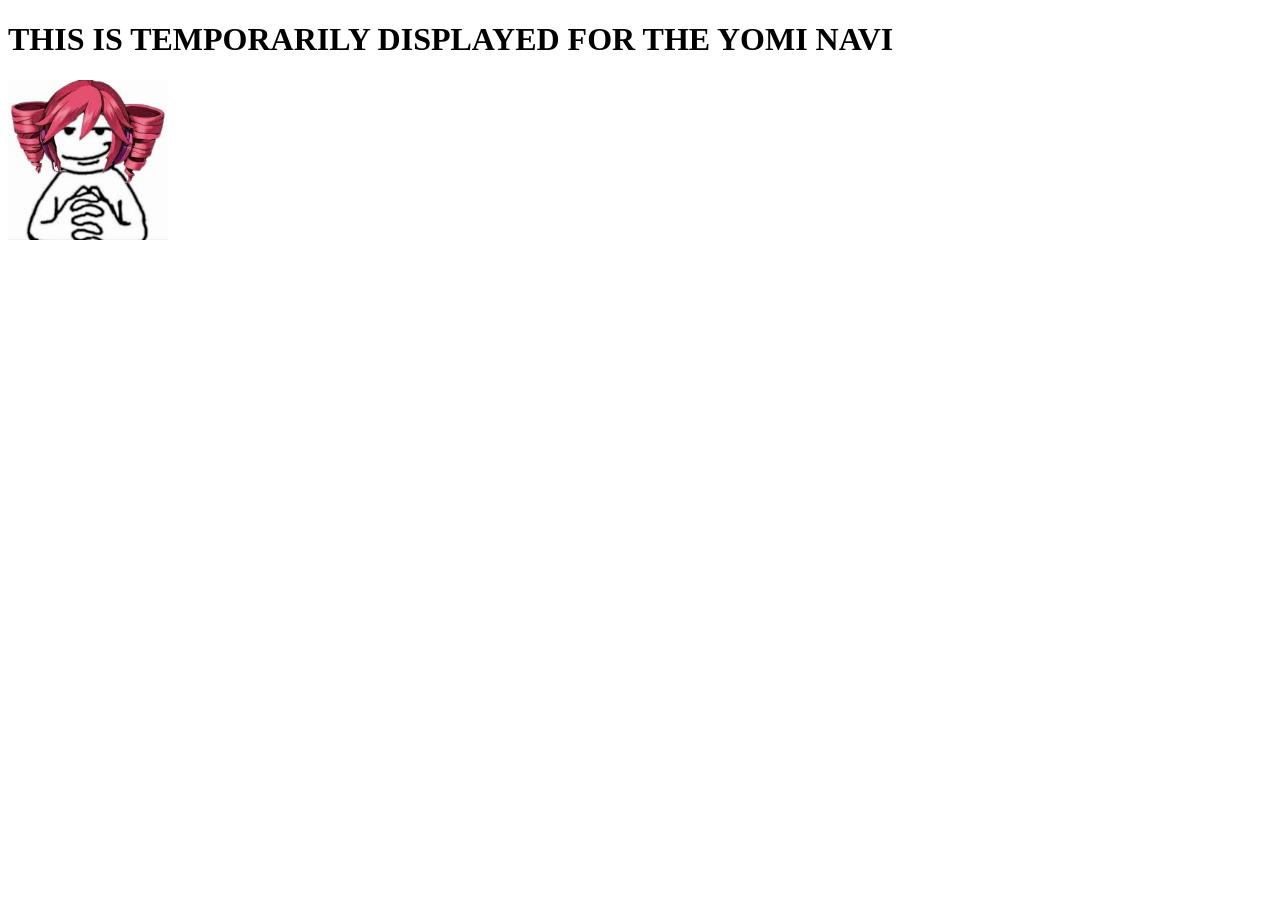
==== Yomi Navi/index.html @ d2a8f61c "Add files via upload" ====
<!DOCTYPE html>
<html>
<head>
	<title>Yomi Navi</title>
</head>
<body>
	<h1>THIS IS TEMPORARILY DISPLAYED FOR THE YOMI NAVI</h1>
	<img src="teto.jpg" width=160px height=160px></img>
</body>
</html>
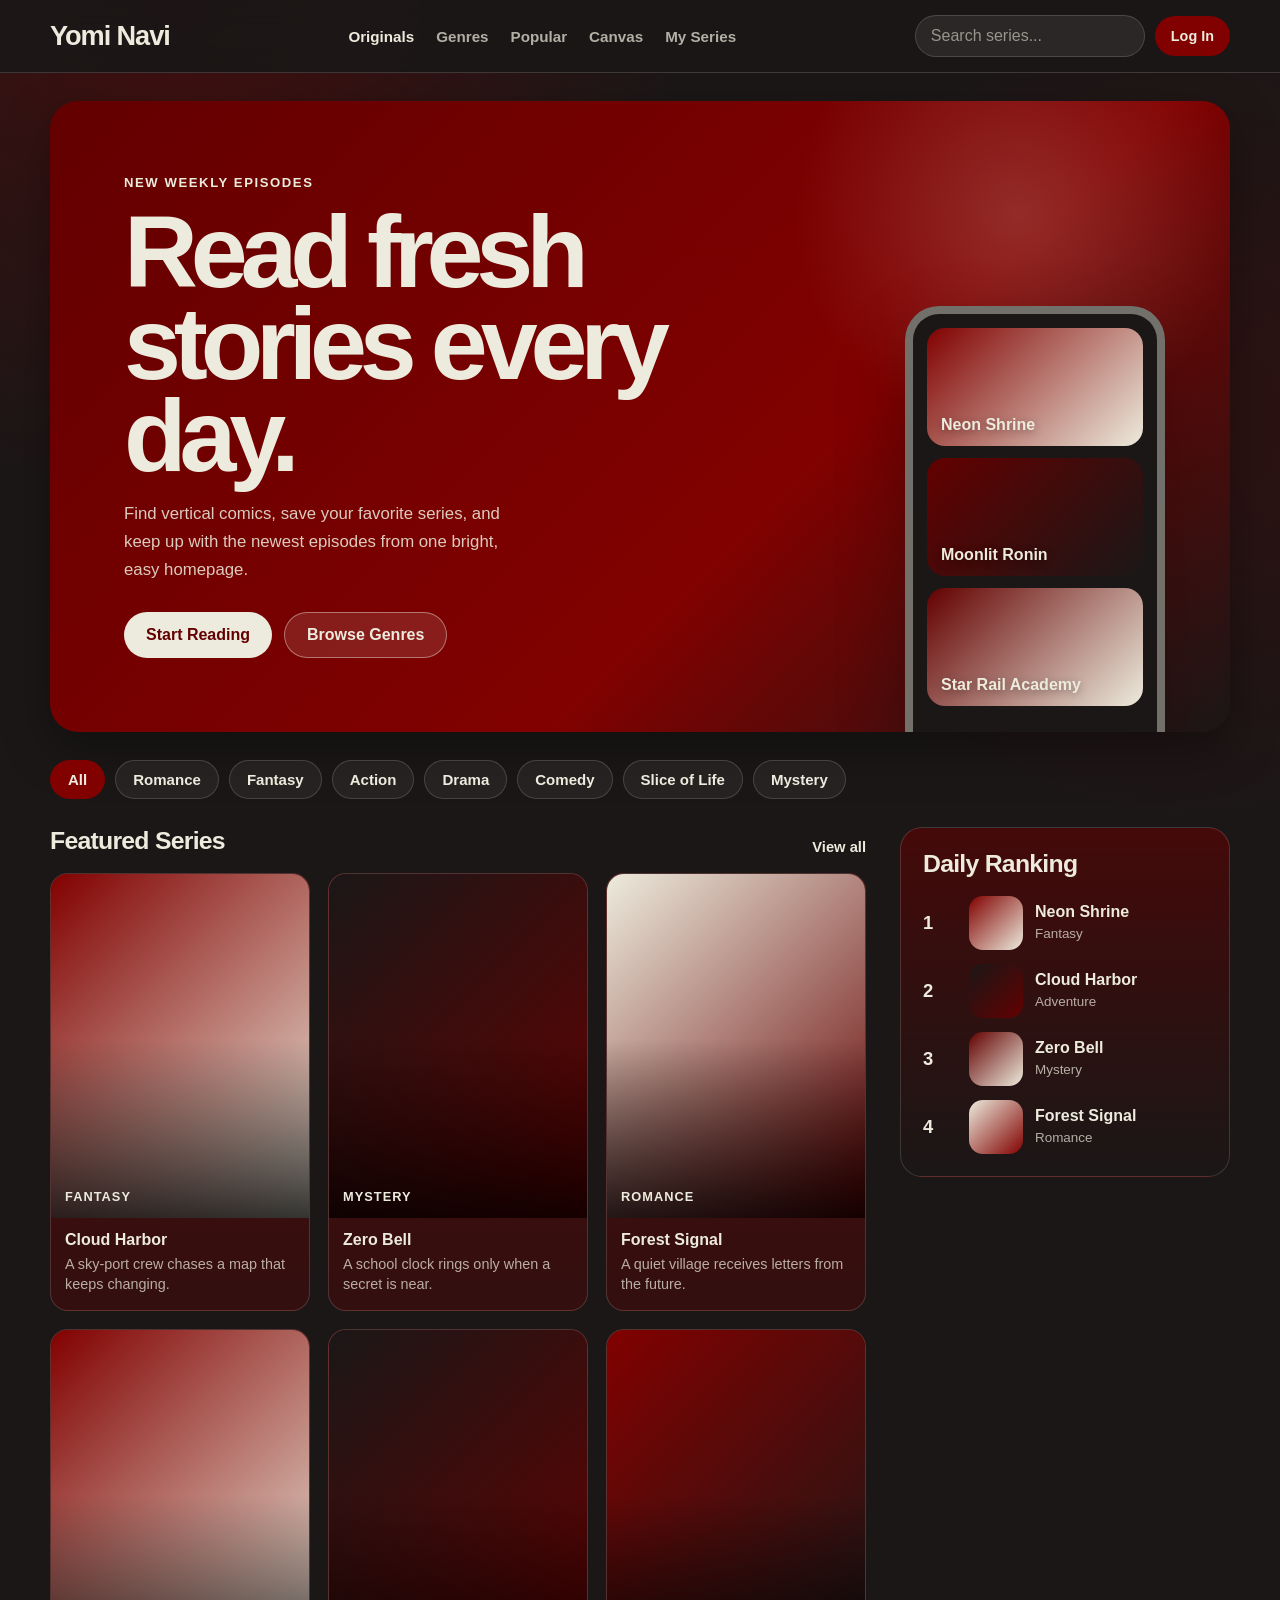
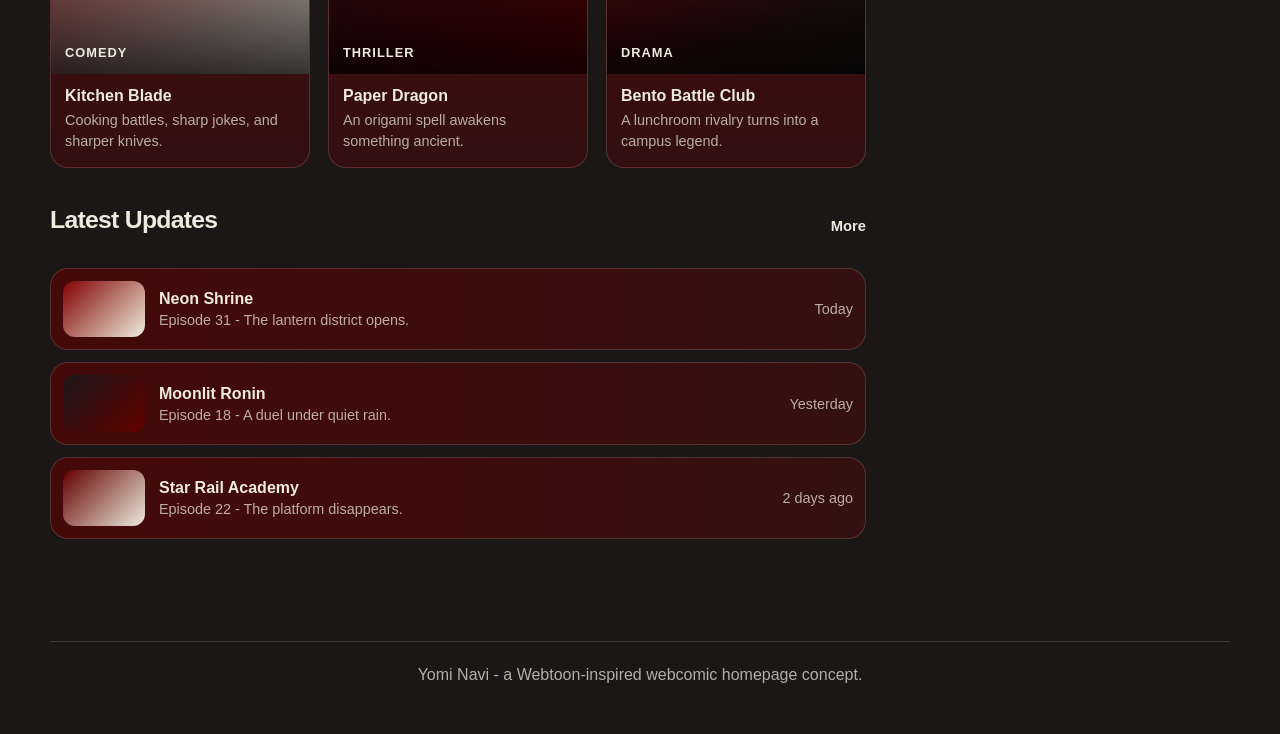
==== commit 528ffa37: "Revamp Yomi Navi homepage layout and styles Updated version" ====
--- a/Yomi Navi/index.html
+++ b/Yomi Navi/index.html
@@ -1,10 +1,761 @@
 <!DOCTYPE html>
-<html>
+<html lang="en">
 <head>
-	<title>Yomi Navi</title>
+	<meta charset="UTF-8">
+	<meta name="viewport" content="width=device-width, initial-scale=1.0">
+	<title>Yomi Navi | Webcomic Home</title>
+	<style>
+		:root {
+			--cotton: #edebdd;
+			--cherry: #810100;
+			--maroon: #630000;
+			--noir: #1b1717;
+			--muted: rgba(237, 235, 221, .72);
+			--line: rgba(237, 235, 221, .16);
+			--surface: var(--noir);
+			--soft: var(--maroon);
+			--shadow: 0 18px 48px rgba(0, 0, 0, .34);
+		}
+
+		* {
+			box-sizing: border-box;
+		}
+
+		body {
+			margin: 0;
+			color: var(--cotton);
+			background:
+				radial-gradient(circle at 14% 0%, rgba(129, 1, 0, .38), transparent 32rem),
+				radial-gradient(circle at 92% 18%, rgba(99, 0, 0, .28), transparent 26rem),
+				var(--noir);
+			font-family: Arial, Helvetica, sans-serif;
+		}
+
+		a {
+			color: inherit;
+			text-decoration: none;
+		}
+
+		.page {
+			width: min(1180px, calc(100% - 32px));
+			margin: 0 auto;
+		}
+
+		.site-header {
+			position: sticky;
+			top: 0;
+			z-index: 10;
+			border-bottom: 1px solid var(--line);
+			background: rgba(27, 23, 23, .94);
+			backdrop-filter: blur(14px);
+		}
+
+		.header-inner {
+			display: grid;
+			grid-template-columns: auto 1fr auto;
+			gap: 28px;
+			align-items: center;
+			min-height: 72px;
+		}
+
+		.logo {
+			color: var(--cotton);
+			font-size: 1.7rem;
+			font-weight: 900;
+			letter-spacing: -.04em;
+		}
+
+		.nav {
+			display: flex;
+			gap: 22px;
+			align-items: center;
+			justify-content: center;
+			color: var(--muted);
+			font-size: .95rem;
+			font-weight: 800;
+		}
+
+		.nav a:first-child {
+			color: var(--cotton);
+		}
+
+		.header-actions {
+			display: flex;
+			gap: 10px;
+			align-items: center;
+		}
+
+		.search {
+			width: 230px;
+			padding: 11px 15px;
+			border: 1px solid var(--line);
+			border-radius: 999px;
+			background: rgba(237, 235, 221, .08);
+			color: var(--cotton);
+			font: inherit;
+			outline: none;
+		}
+
+		.search::placeholder {
+			color: rgba(237, 235, 221, .56);
+		}
+
+		.search:focus {
+			border-color: var(--cherry);
+			background: rgba(129, 1, 0, .22);
+		}
+
+		.login {
+			display: inline-flex;
+			align-items: center;
+			justify-content: center;
+			min-height: 40px;
+			padding: 0 16px;
+			border-radius: 999px;
+			background: var(--cherry);
+			color: var(--cotton);
+			font-size: .9rem;
+			font-weight: 800;
+		}
+
+		.hero {
+			margin: 28px auto 26px;
+		}
+
+		.hero-banner {
+			display: grid;
+			grid-template-columns: minmax(0, 1fr) minmax(260px, 390px);
+			overflow: hidden;
+			min-height: 430px;
+			border-radius: 28px;
+			background:
+				radial-gradient(circle at 82% 18%, rgba(237, 235, 221, .18), transparent 14rem),
+				linear-gradient(135deg, var(--maroon), var(--cherry) 62%, var(--noir));
+			color: var(--cotton);
+			box-shadow: var(--shadow);
+		}
+
+		.hero-copy {
+			display: flex;
+			flex-direction: column;
+			justify-content: center;
+			padding: clamp(34px, 7vw, 74px);
+		}
+
+		.kicker {
+			margin-bottom: 16px;
+			font-size: .82rem;
+			font-weight: 900;
+			letter-spacing: .12em;
+			text-transform: uppercase;
+		}
+
+		h1,
+		h2,
+		h3,
+		p {
+			margin-top: 0;
+		}
+
+		h1 {
+			max-width: 11ch;
+			margin-bottom: 18px;
+			font-size: clamp(3.2rem, 8vw, 6.4rem);
+			font-weight: 900;
+			letter-spacing: -.07em;
+			line-height: .9;
+		}
+
+		.hero-copy p {
+			max-width: 44ch;
+			margin-bottom: 0;
+			color: rgba(237, 235, 221, .86);
+			font-size: 1.05rem;
+			line-height: 1.65;
+		}
+
+		.hero-actions {
+			display: flex;
+			flex-wrap: wrap;
+			gap: 12px;
+			margin-top: 28px;
+		}
+
+		.button {
+			display: inline-flex;
+			align-items: center;
+			justify-content: center;
+			min-height: 46px;
+			padding: 0 22px;
+			border-radius: 999px;
+			background: var(--cotton);
+			color: var(--maroon);
+			font-weight: 900;
+		}
+
+		.button.secondary {
+			border: 1px solid rgba(237, 235, 221, .44);
+			background: rgba(237, 235, 221, .12);
+			color: var(--cotton);
+		}
+
+		.phone-preview {
+			display: flex;
+			align-items: end;
+			justify-content: center;
+			padding: 36px 34px 0;
+		}
+
+		.phone {
+			width: min(260px, 88%);
+			min-height: 370px;
+			padding: 14px;
+			border: 8px solid rgba(237, 235, 221, .42);
+			border-bottom: 0;
+			border-radius: 34px 34px 0 0;
+			background: var(--noir);
+			box-shadow: 0 26px 70px rgba(0, 0, 0, .24);
+		}
+
+		.phone-card {
+			position: relative;
+			height: 118px;
+			margin-bottom: 12px;
+			overflow: hidden;
+			border-radius: 18px;
+			background: linear-gradient(135deg, var(--cherry), var(--cotton));
+		}
+
+		.phone-card:nth-child(2) {
+			background: linear-gradient(135deg, var(--maroon), var(--noir));
+		}
+
+		.phone-card:nth-child(3) {
+			background: linear-gradient(135deg, var(--maroon), var(--cotton));
+		}
+
+		.phone-card::after {
+			position: absolute;
+			left: 14px;
+			right: 14px;
+			bottom: 12px;
+			color: var(--cotton);
+			content: attr(data-title);
+			font-weight: 900;
+			text-shadow: 0 2px 8px rgba(0, 0, 0, .35);
+		}
+
+		.genre-strip {
+			display: flex;
+			gap: 10px;
+			overflow-x: auto;
+			padding: 2px 0 28px;
+			scrollbar-width: none;
+		}
+
+		.genre-strip::-webkit-scrollbar {
+			display: none;
+		}
+
+		.genre {
+			flex: 0 0 auto;
+			padding: 10px 17px;
+			border: 1px solid var(--line);
+			border-radius: 999px;
+			background: rgba(237, 235, 221, .06);
+			color: var(--cotton);
+			font-size: .94rem;
+			font-weight: 900;
+		}
+
+		.genre.active {
+			border-color: var(--cherry);
+			background: var(--cherry);
+			color: var(--cotton);
+		}
+
+		.content-layout {
+			display: grid;
+			grid-template-columns: minmax(0, 1fr) 330px;
+			gap: 34px;
+			align-items: start;
+			margin-bottom: 48px;
+		}
+
+		.section-heading {
+			display: flex;
+			align-items: end;
+			justify-content: space-between;
+			gap: 16px;
+			margin-bottom: 18px;
+		}
+
+		.section-title {
+			margin-bottom: 0;
+			font-size: 1.55rem;
+			font-weight: 900;
+			letter-spacing: -.03em;
+		}
+
+		.view-all {
+			color: var(--cotton);
+			font-size: .92rem;
+			font-weight: 900;
+		}
+
+		.series-grid {
+			display: grid;
+			grid-template-columns: repeat(3, minmax(0, 1fr));
+			gap: 18px;
+		}
+
+		.series-card {
+			overflow: hidden;
+			border: 1px solid var(--line);
+			border-radius: 18px;
+			background: linear-gradient(180deg, rgba(129, 1, 0, .46), rgba(99, 0, 0, .34));
+			transition: transform .18s ease, box-shadow .18s ease;
+		}
+
+		.series-card:hover {
+			box-shadow: var(--shadow);
+			transform: translateY(-4px);
+		}
+
+		.cover {
+			position: relative;
+			aspect-ratio: 3 / 4;
+			background:
+				linear-gradient(180deg, transparent 48%, rgba(0, 0, 0, .78) 100%),
+				var(--cover, linear-gradient(135deg, var(--cherry), var(--cotton)));
+		}
+
+		.cover::after {
+			position: absolute;
+			left: 14px;
+			right: 14px;
+			bottom: 14px;
+			color: var(--cotton);
+			content: attr(data-label);
+			font-size: .8rem;
+			font-weight: 900;
+			letter-spacing: .08em;
+			text-transform: uppercase;
+		}
+
+		.series-card:nth-child(2) .cover {
+			--cover: linear-gradient(135deg, var(--noir), var(--maroon));
+		}
+
+		.series-card:nth-child(3) .cover {
+			--cover: linear-gradient(135deg, var(--cotton), var(--maroon));
+		}
+
+		.series-card:nth-child(4) .cover {
+			--cover: linear-gradient(135deg, var(--cherry), var(--cotton));
+		}
+
+		.series-card:nth-child(5) .cover {
+			--cover: linear-gradient(135deg, var(--noir), var(--maroon));
+		}
+
+		.series-card:nth-child(6) .cover {
+			--cover: linear-gradient(135deg, var(--cherry), var(--noir));
+		}
+
+		.card-body {
+			padding: 13px 14px 15px;
+		}
+
+		.card-body h3 {
+			margin-bottom: 5px;
+			font-size: 1rem;
+			font-weight: 900;
+		}
+
+		.card-body p {
+			margin-bottom: 0;
+			color: var(--muted);
+			font-size: .9rem;
+			line-height: 1.45;
+		}
+
+		.ranking-panel {
+			position: sticky;
+			top: 96px;
+			padding: 22px;
+			border: 1px solid var(--line);
+			border-radius: 22px;
+			background: linear-gradient(180deg, rgba(99, 0, 0, .58), rgba(27, 23, 23, .78));
+		}
+
+		.rank-list {
+			display: grid;
+			gap: 14px;
+			margin: 0;
+			padding: 0;
+			list-style: none;
+		}
+
+		.rank-list li {
+			display: grid;
+			grid-template-columns: 34px 54px 1fr;
+			gap: 12px;
+			align-items: center;
+		}
+
+		.rank-number {
+			color: var(--cotton);
+			font-size: 1.15rem;
+			font-weight: 900;
+		}
+
+		.rank-thumb {
+			width: 54px;
+			aspect-ratio: 1;
+			border-radius: 14px;
+			background: var(--rank, linear-gradient(135deg, var(--cherry), var(--cotton)));
+		}
+
+		.rank-list li:nth-child(2) .rank-thumb {
+			--rank: linear-gradient(135deg, var(--noir), var(--maroon));
+		}
+
+		.rank-list li:nth-child(3) .rank-thumb {
+			--rank: linear-gradient(135deg, var(--maroon), var(--cotton));
+		}
+
+		.rank-list li:nth-child(4) .rank-thumb {
+			--rank: linear-gradient(135deg, var(--cotton), var(--cherry));
+		}
+
+		.rank-title {
+			display: block;
+			margin-bottom: 3px;
+			font-weight: 900;
+		}
+
+		.rank-genre {
+			color: var(--muted);
+			font-size: .84rem;
+		}
+
+		.update-feed {
+			display: grid;
+			gap: 12px;
+			margin-top: 34px;
+			margin-bottom: 54px;
+		}
+
+		.update-row {
+			display: grid;
+			grid-template-columns: 82px 1fr auto;
+			gap: 14px;
+			align-items: center;
+			padding: 12px;
+			border: 1px solid var(--line);
+			border-radius: 18px;
+			background: linear-gradient(90deg, rgba(99, 0, 0, .58), rgba(129, 1, 0, .26));
+		}
+
+		.update-thumb {
+			width: 82px;
+			aspect-ratio: 16 / 11;
+			border-radius: 12px;
+			background: var(--update, linear-gradient(135deg, var(--cherry), var(--cotton)));
+		}
+
+		.update-row:nth-child(2) .update-thumb {
+			--update: linear-gradient(135deg, var(--noir), var(--maroon));
+		}
+
+		.update-row:nth-child(3) .update-thumb {
+			--update: linear-gradient(135deg, var(--maroon), var(--cotton));
+		}
+
+		.update-copy h3 {
+			margin-bottom: 4px;
+			font-size: 1rem;
+			font-weight: 900;
+		}
+
+		.update-copy p,
+		.update-time {
+			margin-bottom: 0;
+			color: var(--muted);
+			font-size: .9rem;
+		}
+
+		.footer {
+			padding: 24px 0 34px;
+			border-top: 1px solid var(--line);
+			color: var(--muted);
+			text-align: center;
+		}
+
+		@media (max-width: 960px) {
+			.header-inner,
+			.content-layout {
+				grid-template-columns: 1fr;
+			}
+
+			.nav {
+				justify-content: flex-start;
+				overflow-x: auto;
+				padding-bottom: 4px;
+			}
+
+			.header-actions {
+				width: 100%;
+			}
+
+			.search {
+				flex: 1;
+			}
+
+			.hero-banner {
+				grid-template-columns: 1fr;
+			}
+
+			.phone-preview {
+				min-height: 310px;
+				padding-top: 0;
+			}
+
+			.series-grid {
+				grid-template-columns: repeat(2, minmax(0, 1fr));
+			}
+
+			.ranking-panel {
+				position: static;
+			}
+		}
+
+		@media (max-width: 580px) {
+			.page {
+				width: min(100% - 20px, 1180px);
+			}
+
+			.header-inner {
+				gap: 16px;
+				padding: 14px 0;
+			}
+
+			.nav {
+				gap: 16px;
+				font-size: .9rem;
+			}
+
+			.hero {
+				margin-top: 18px;
+			}
+
+			.hero-banner {
+				min-height: 0;
+				border-radius: 22px;
+			}
+
+			.hero-copy {
+				padding: 32px 24px;
+			}
+
+			h1 {
+				font-size: clamp(2.7rem, 16vw, 4.7rem);
+			}
+
+			.hero-actions,
+			.header-actions {
+				align-items: stretch;
+				flex-direction: column;
+			}
+
+			.login,
+			.button {
+				width: 100%;
+			}
+
+			.series-grid {
+				grid-template-columns: 1fr;
+			}
+
+			.update-row {
+				grid-template-columns: 76px 1fr;
+			}
+
+			.update-time {
+				grid-column: 2;
+			}
+		}
+	</style>
 </head>
 <body>
-	<h1>THIS IS TEMPORARILY DISPLAYED FOR THE YOMI NAVI</h1>
-	<img src="teto.jpg" width=160px height=160px></img>
+	<header class="site-header">
+		<div class="header-inner page">
+			<a class="logo" href="#">Yomi Navi</a>
+			<nav class="nav" aria-label="Main navigation">
+				<a href="#">Originals</a>
+				<a href="#">Genres</a>
+				<a href="#">Popular</a>
+				<a href="#">Canvas</a>
+				<a href="#">My Series</a>
+			</nav>
+			<div class="header-actions">
+				<input class="search" type="search" placeholder="Search series..." aria-label="Search series">
+				<a class="login" href="#">Log In</a>
+			</div>
+		</div>
+	</header>
+
+	<main>
+		<section class="hero page" aria-labelledby="hero-title">
+			<div class="hero-banner">
+				<div class="hero-copy">
+					<span class="kicker">New Weekly Episodes</span>
+					<h1 id="hero-title">Read fresh stories every day.</h1>
+					<p>Find vertical comics, save your favorite series, and keep up with the newest episodes from one bright, easy homepage.</p>
+					<div class="hero-actions">
+						<a class="button" href="#">Start Reading</a>
+						<a class="button secondary" href="#">Browse Genres</a>
+					</div>
+				</div>
+				<div class="phone-preview" aria-hidden="true">
+					<div class="phone">
+						<div class="phone-card" data-title="Neon Shrine"></div>
+						<div class="phone-card" data-title="Moonlit Ronin"></div>
+						<div class="phone-card" data-title="Star Rail Academy"></div>
+					</div>
+				</div>
+			</div>
+		</section>
+
+		<section class="page" aria-label="Genres">
+			<div class="genre-strip">
+				<a class="genre active" href="#">All</a>
+				<a class="genre" href="#">Romance</a>
+				<a class="genre" href="#">Fantasy</a>
+				<a class="genre" href="#">Action</a>
+				<a class="genre" href="#">Drama</a>
+				<a class="genre" href="#">Comedy</a>
+				<a class="genre" href="#">Slice of Life</a>
+				<a class="genre" href="#">Mystery</a>
+			</div>
+		</section>
+
+		<div class="content-layout page">
+			<section aria-labelledby="featured-title">
+				<div class="section-heading">
+					<h2 class="section-title" id="featured-title">Featured Series</h2>
+					<a class="view-all" href="#">View all</a>
+				</div>
+				<div class="series-grid">
+					<article class="series-card">
+						<div class="cover" data-label="Fantasy"></div>
+						<div class="card-body">
+							<h3>Cloud Harbor</h3>
+							<p>A sky-port crew chases a map that keeps changing.</p>
+						</div>
+					</article>
+					<article class="series-card">
+						<div class="cover" data-label="Mystery"></div>
+						<div class="card-body">
+							<h3>Zero Bell</h3>
+							<p>A school clock rings only when a secret is near.</p>
+						</div>
+					</article>
+					<article class="series-card">
+						<div class="cover" data-label="Romance"></div>
+						<div class="card-body">
+							<h3>Forest Signal</h3>
+							<p>A quiet village receives letters from the future.</p>
+						</div>
+					</article>
+					<article class="series-card">
+						<div class="cover" data-label="Comedy"></div>
+						<div class="card-body">
+							<h3>Kitchen Blade</h3>
+							<p>Cooking battles, sharp jokes, and sharper knives.</p>
+						</div>
+					</article>
+					<article class="series-card">
+						<div class="cover" data-label="Thriller"></div>
+						<div class="card-body">
+							<h3>Paper Dragon</h3>
+							<p>An origami spell awakens something ancient.</p>
+						</div>
+					</article>
+					<article class="series-card">
+						<div class="cover" data-label="Drama"></div>
+						<div class="card-body">
+							<h3>Bento Battle Club</h3>
+							<p>A lunchroom rivalry turns into a campus legend.</p>
+						</div>
+					</article>
+				</div>
+
+				<div class="section-heading" style="margin-top: 38px;">
+					<h2 class="section-title">Latest Updates</h2>
+					<a class="view-all" href="#">More</a>
+				</div>
+				<div class="update-feed">
+					<article class="update-row">
+						<div class="update-thumb" aria-hidden="true"></div>
+						<div class="update-copy">
+							<h3>Neon Shrine</h3>
+							<p>Episode 31 - The lantern district opens.</p>
+						</div>
+						<span class="update-time">Today</span>
+					</article>
+					<article class="update-row">
+						<div class="update-thumb" aria-hidden="true"></div>
+						<div class="update-copy">
+							<h3>Moonlit Ronin</h3>
+							<p>Episode 18 - A duel under quiet rain.</p>
+						</div>
+						<span class="update-time">Yesterday</span>
+					</article>
+					<article class="update-row">
+						<div class="update-thumb" aria-hidden="true"></div>
+						<div class="update-copy">
+							<h3>Star Rail Academy</h3>
+							<p>Episode 22 - The platform disappears.</p>
+						</div>
+						<span class="update-time">2 days ago</span>
+					</article>
+				</div>
+			</section>
+
+			<aside class="ranking-panel" aria-labelledby="ranking-title">
+				<div class="section-heading">
+					<h2 class="section-title" id="ranking-title">Daily Ranking</h2>
+				</div>
+				<ol class="rank-list">
+					<li>
+						<span class="rank-number">1</span>
+						<div class="rank-thumb" aria-hidden="true"></div>
+						<div><span class="rank-title">Neon Shrine</span><span class="rank-genre">Fantasy</span></div>
+					</li>
+					<li>
+						<span class="rank-number">2</span>
+						<div class="rank-thumb" aria-hidden="true"></div>
+						<div><span class="rank-title">Cloud Harbor</span><span class="rank-genre">Adventure</span></div>
+					</li>
+					<li>
+						<span class="rank-number">3</span>
+						<div class="rank-thumb" aria-hidden="true"></div>
+						<div><span class="rank-title">Zero Bell</span><span class="rank-genre">Mystery</span></div>
+					</li>
+					<li>
+						<span class="rank-number">4</span>
+						<div class="rank-thumb" aria-hidden="true"></div>
+						<div><span class="rank-title">Forest Signal</span><span class="rank-genre">Romance</span></div>
+					</li>
+				</ol>
+			</aside>
+		</div>
+	</main>
+
+	<footer class="footer page">
+		<p>Yomi Navi - a Webtoon-inspired webcomic homepage concept.</p>
+	</footer>
 </body>
-</html>+</html>
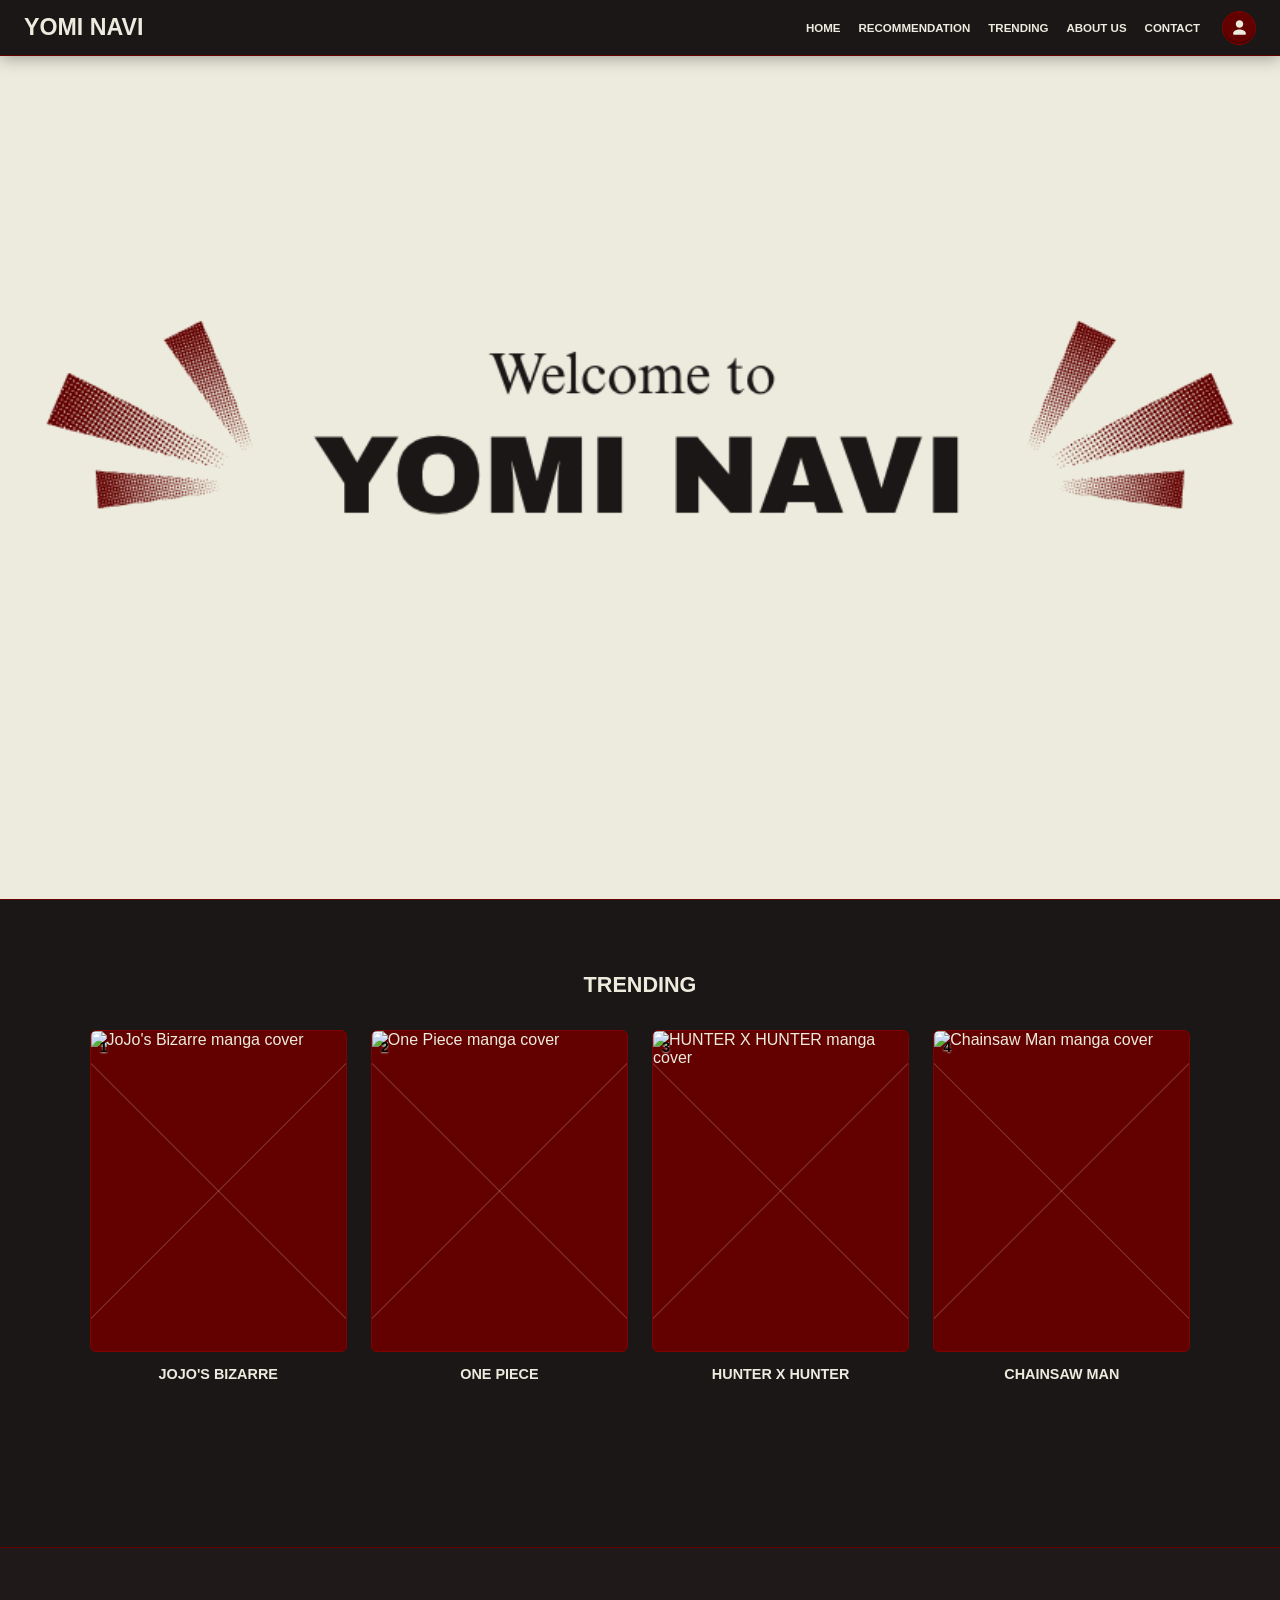
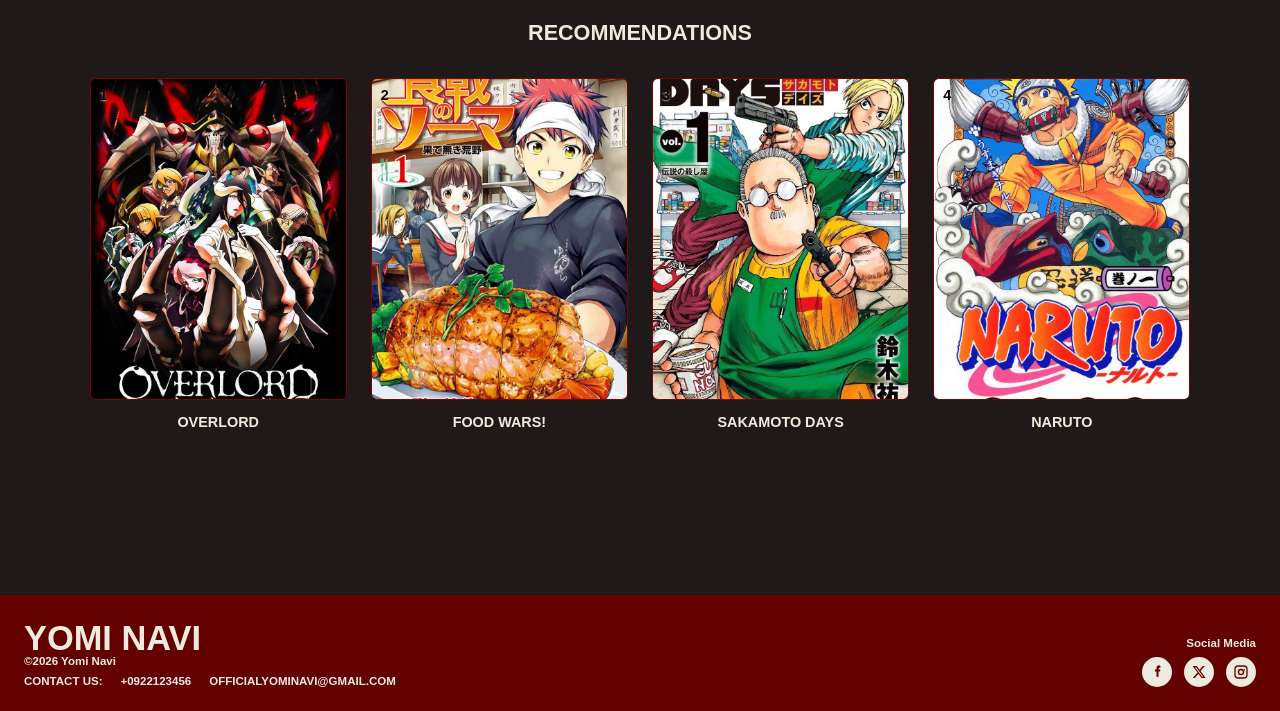
==== commit cd29992c: "Add files via upload" ====
--- a/Yomi Navi/index.html
+++ b/Yomi Navi/index.html
@@ -1,761 +1,479 @@
-<!DOCTYPE html>
-<html lang="en">
-<head>
-	<meta charset="UTF-8">
-	<meta name="viewport" content="width=device-width, initial-scale=1.0">
-	<title>Yomi Navi | Webcomic Home</title>
-	<style>
-		:root {
-			--cotton: #edebdd;
-			--cherry: #810100;
-			--maroon: #630000;
-			--noir: #1b1717;
-			--muted: rgba(237, 235, 221, .72);
-			--line: rgba(237, 235, 221, .16);
-			--surface: var(--noir);
-			--soft: var(--maroon);
-			--shadow: 0 18px 48px rgba(0, 0, 0, .34);
-		}
-
-		* {
-			box-sizing: border-box;
-		}
-
-		body {
-			margin: 0;
-			color: var(--cotton);
-			background:
-				radial-gradient(circle at 14% 0%, rgba(129, 1, 0, .38), transparent 32rem),
-				radial-gradient(circle at 92% 18%, rgba(99, 0, 0, .28), transparent 26rem),
-				var(--noir);
-			font-family: Arial, Helvetica, sans-serif;
-		}
-
-		a {
-			color: inherit;
-			text-decoration: none;
-		}
-
-		.page {
-			width: min(1180px, calc(100% - 32px));
-			margin: 0 auto;
-		}
-
-		.site-header {
-			position: sticky;
-			top: 0;
-			z-index: 10;
-			border-bottom: 1px solid var(--line);
-			background: rgba(27, 23, 23, .94);
-			backdrop-filter: blur(14px);
-		}
-
-		.header-inner {
-			display: grid;
-			grid-template-columns: auto 1fr auto;
-			gap: 28px;
-			align-items: center;
-			min-height: 72px;
-		}
-
-		.logo {
-			color: var(--cotton);
-			font-size: 1.7rem;
-			font-weight: 900;
-			letter-spacing: -.04em;
-		}
-
-		.nav {
-			display: flex;
-			gap: 22px;
-			align-items: center;
-			justify-content: center;
-			color: var(--muted);
-			font-size: .95rem;
-			font-weight: 800;
-		}
-
-		.nav a:first-child {
-			color: var(--cotton);
-		}
-
-		.header-actions {
-			display: flex;
-			gap: 10px;
-			align-items: center;
-		}
-
-		.search {
-			width: 230px;
-			padding: 11px 15px;
-			border: 1px solid var(--line);
-			border-radius: 999px;
-			background: rgba(237, 235, 221, .08);
-			color: var(--cotton);
-			font: inherit;
-			outline: none;
-		}
-
-		.search::placeholder {
-			color: rgba(237, 235, 221, .56);
-		}
-
-		.search:focus {
-			border-color: var(--cherry);
-			background: rgba(129, 1, 0, .22);
-		}
-
-		.login {
-			display: inline-flex;
-			align-items: center;
-			justify-content: center;
-			min-height: 40px;
-			padding: 0 16px;
-			border-radius: 999px;
-			background: var(--cherry);
-			color: var(--cotton);
-			font-size: .9rem;
-			font-weight: 800;
-		}
-
-		.hero {
-			margin: 28px auto 26px;
-		}
-
-		.hero-banner {
-			display: grid;
-			grid-template-columns: minmax(0, 1fr) minmax(260px, 390px);
-			overflow: hidden;
-			min-height: 430px;
-			border-radius: 28px;
-			background:
-				radial-gradient(circle at 82% 18%, rgba(237, 235, 221, .18), transparent 14rem),
-				linear-gradient(135deg, var(--maroon), var(--cherry) 62%, var(--noir));
-			color: var(--cotton);
-			box-shadow: var(--shadow);
-		}
-
-		.hero-copy {
-			display: flex;
-			flex-direction: column;
-			justify-content: center;
-			padding: clamp(34px, 7vw, 74px);
-		}
-
-		.kicker {
-			margin-bottom: 16px;
-			font-size: .82rem;
-			font-weight: 900;
-			letter-spacing: .12em;
-			text-transform: uppercase;
-		}
-
-		h1,
-		h2,
-		h3,
-		p {
-			margin-top: 0;
-		}
-
-		h1 {
-			max-width: 11ch;
-			margin-bottom: 18px;
-			font-size: clamp(3.2rem, 8vw, 6.4rem);
-			font-weight: 900;
-			letter-spacing: -.07em;
-			line-height: .9;
-		}
-
-		.hero-copy p {
-			max-width: 44ch;
-			margin-bottom: 0;
-			color: rgba(237, 235, 221, .86);
-			font-size: 1.05rem;
-			line-height: 1.65;
-		}
-
-		.hero-actions {
-			display: flex;
-			flex-wrap: wrap;
-			gap: 12px;
-			margin-top: 28px;
-		}
-
-		.button {
-			display: inline-flex;
-			align-items: center;
-			justify-content: center;
-			min-height: 46px;
-			padding: 0 22px;
-			border-radius: 999px;
-			background: var(--cotton);
-			color: var(--maroon);
-			font-weight: 900;
-		}
-
-		.button.secondary {
-			border: 1px solid rgba(237, 235, 221, .44);
-			background: rgba(237, 235, 221, .12);
-			color: var(--cotton);
-		}
-
-		.phone-preview {
-			display: flex;
-			align-items: end;
-			justify-content: center;
-			padding: 36px 34px 0;
-		}
-
-		.phone {
-			width: min(260px, 88%);
-			min-height: 370px;
-			padding: 14px;
-			border: 8px solid rgba(237, 235, 221, .42);
-			border-bottom: 0;
-			border-radius: 34px 34px 0 0;
-			background: var(--noir);
-			box-shadow: 0 26px 70px rgba(0, 0, 0, .24);
-		}
-
-		.phone-card {
-			position: relative;
-			height: 118px;
-			margin-bottom: 12px;
-			overflow: hidden;
-			border-radius: 18px;
-			background: linear-gradient(135deg, var(--cherry), var(--cotton));
-		}
-
-		.phone-card:nth-child(2) {
-			background: linear-gradient(135deg, var(--maroon), var(--noir));
-		}
-
-		.phone-card:nth-child(3) {
-			background: linear-gradient(135deg, var(--maroon), var(--cotton));
-		}
-
-		.phone-card::after {
-			position: absolute;
-			left: 14px;
-			right: 14px;
-			bottom: 12px;
-			color: var(--cotton);
-			content: attr(data-title);
-			font-weight: 900;
-			text-shadow: 0 2px 8px rgba(0, 0, 0, .35);
-		}
-
-		.genre-strip {
-			display: flex;
-			gap: 10px;
-			overflow-x: auto;
-			padding: 2px 0 28px;
-			scrollbar-width: none;
-		}
-
-		.genre-strip::-webkit-scrollbar {
-			display: none;
-		}
-
-		.genre {
-			flex: 0 0 auto;
-			padding: 10px 17px;
-			border: 1px solid var(--line);
-			border-radius: 999px;
-			background: rgba(237, 235, 221, .06);
-			color: var(--cotton);
-			font-size: .94rem;
-			font-weight: 900;
-		}
-
-		.genre.active {
-			border-color: var(--cherry);
-			background: var(--cherry);
-			color: var(--cotton);
-		}
-
-		.content-layout {
-			display: grid;
-			grid-template-columns: minmax(0, 1fr) 330px;
-			gap: 34px;
-			align-items: start;
-			margin-bottom: 48px;
-		}
-
-		.section-heading {
-			display: flex;
-			align-items: end;
-			justify-content: space-between;
-			gap: 16px;
-			margin-bottom: 18px;
-		}
-
-		.section-title {
-			margin-bottom: 0;
-			font-size: 1.55rem;
-			font-weight: 900;
-			letter-spacing: -.03em;
-		}
-
-		.view-all {
-			color: var(--cotton);
-			font-size: .92rem;
-			font-weight: 900;
-		}
-
-		.series-grid {
-			display: grid;
-			grid-template-columns: repeat(3, minmax(0, 1fr));
-			gap: 18px;
-		}
-
-		.series-card {
-			overflow: hidden;
-			border: 1px solid var(--line);
-			border-radius: 18px;
-			background: linear-gradient(180deg, rgba(129, 1, 0, .46), rgba(99, 0, 0, .34));
-			transition: transform .18s ease, box-shadow .18s ease;
-		}
-
-		.series-card:hover {
-			box-shadow: var(--shadow);
-			transform: translateY(-4px);
-		}
-
-		.cover {
-			position: relative;
-			aspect-ratio: 3 / 4;
-			background:
-				linear-gradient(180deg, transparent 48%, rgba(0, 0, 0, .78) 100%),
-				var(--cover, linear-gradient(135deg, var(--cherry), var(--cotton)));
-		}
-
-		.cover::after {
-			position: absolute;
-			left: 14px;
-			right: 14px;
-			bottom: 14px;
-			color: var(--cotton);
-			content: attr(data-label);
-			font-size: .8rem;
-			font-weight: 900;
-			letter-spacing: .08em;
-			text-transform: uppercase;
-		}
-
-		.series-card:nth-child(2) .cover {
-			--cover: linear-gradient(135deg, var(--noir), var(--maroon));
-		}
-
-		.series-card:nth-child(3) .cover {
-			--cover: linear-gradient(135deg, var(--cotton), var(--maroon));
-		}
-
-		.series-card:nth-child(4) .cover {
-			--cover: linear-gradient(135deg, var(--cherry), var(--cotton));
-		}
-
-		.series-card:nth-child(5) .cover {
-			--cover: linear-gradient(135deg, var(--noir), var(--maroon));
-		}
-
-		.series-card:nth-child(6) .cover {
-			--cover: linear-gradient(135deg, var(--cherry), var(--noir));
-		}
-
-		.card-body {
-			padding: 13px 14px 15px;
-		}
-
-		.card-body h3 {
-			margin-bottom: 5px;
-			font-size: 1rem;
-			font-weight: 900;
-		}
-
-		.card-body p {
-			margin-bottom: 0;
-			color: var(--muted);
-			font-size: .9rem;
-			line-height: 1.45;
-		}
-
-		.ranking-panel {
-			position: sticky;
-			top: 96px;
-			padding: 22px;
-			border: 1px solid var(--line);
-			border-radius: 22px;
-			background: linear-gradient(180deg, rgba(99, 0, 0, .58), rgba(27, 23, 23, .78));
-		}
-
-		.rank-list {
-			display: grid;
-			gap: 14px;
-			margin: 0;
-			padding: 0;
-			list-style: none;
-		}
-
-		.rank-list li {
-			display: grid;
-			grid-template-columns: 34px 54px 1fr;
-			gap: 12px;
-			align-items: center;
-		}
-
-		.rank-number {
-			color: var(--cotton);
-			font-size: 1.15rem;
-			font-weight: 900;
-		}
-
-		.rank-thumb {
-			width: 54px;
-			aspect-ratio: 1;
-			border-radius: 14px;
-			background: var(--rank, linear-gradient(135deg, var(--cherry), var(--cotton)));
-		}
-
-		.rank-list li:nth-child(2) .rank-thumb {
-			--rank: linear-gradient(135deg, var(--noir), var(--maroon));
-		}
-
-		.rank-list li:nth-child(3) .rank-thumb {
-			--rank: linear-gradient(135deg, var(--maroon), var(--cotton));
-		}
-
-		.rank-list li:nth-child(4) .rank-thumb {
-			--rank: linear-gradient(135deg, var(--cotton), var(--cherry));
-		}
-
-		.rank-title {
-			display: block;
-			margin-bottom: 3px;
-			font-weight: 900;
-		}
-
-		.rank-genre {
-			color: var(--muted);
-			font-size: .84rem;
-		}
-
-		.update-feed {
-			display: grid;
-			gap: 12px;
-			margin-top: 34px;
-			margin-bottom: 54px;
-		}
-
-		.update-row {
-			display: grid;
-			grid-template-columns: 82px 1fr auto;
-			gap: 14px;
-			align-items: center;
-			padding: 12px;
-			border: 1px solid var(--line);
-			border-radius: 18px;
-			background: linear-gradient(90deg, rgba(99, 0, 0, .58), rgba(129, 1, 0, .26));
-		}
-
-		.update-thumb {
-			width: 82px;
-			aspect-ratio: 16 / 11;
-			border-radius: 12px;
-			background: var(--update, linear-gradient(135deg, var(--cherry), var(--cotton)));
-		}
-
-		.update-row:nth-child(2) .update-thumb {
-			--update: linear-gradient(135deg, var(--noir), var(--maroon));
-		}
-
-		.update-row:nth-child(3) .update-thumb {
-			--update: linear-gradient(135deg, var(--maroon), var(--cotton));
-		}
-
-		.update-copy h3 {
-			margin-bottom: 4px;
-			font-size: 1rem;
-			font-weight: 900;
-		}
-
-		.update-copy p,
-		.update-time {
-			margin-bottom: 0;
-			color: var(--muted);
-			font-size: .9rem;
-		}
-
-		.footer {
-			padding: 24px 0 34px;
-			border-top: 1px solid var(--line);
-			color: var(--muted);
-			text-align: center;
-		}
-
-		@media (max-width: 960px) {
-			.header-inner,
-			.content-layout {
-				grid-template-columns: 1fr;
-			}
-
-			.nav {
-				justify-content: flex-start;
-				overflow-x: auto;
-				padding-bottom: 4px;
-			}
-
-			.header-actions {
-				width: 100%;
-			}
-
-			.search {
-				flex: 1;
-			}
-
-			.hero-banner {
-				grid-template-columns: 1fr;
-			}
-
-			.phone-preview {
-				min-height: 310px;
-				padding-top: 0;
-			}
-
-			.series-grid {
-				grid-template-columns: repeat(2, minmax(0, 1fr));
-			}
-
-			.ranking-panel {
-				position: static;
-			}
-		}
-
-		@media (max-width: 580px) {
-			.page {
-				width: min(100% - 20px, 1180px);
-			}
-
-			.header-inner {
-				gap: 16px;
-				padding: 14px 0;
-			}
-
-			.nav {
-				gap: 16px;
-				font-size: .9rem;
-			}
-
-			.hero {
-				margin-top: 18px;
-			}
-
-			.hero-banner {
-				min-height: 0;
-				border-radius: 22px;
-			}
-
-			.hero-copy {
-				padding: 32px 24px;
-			}
-
-			h1 {
-				font-size: clamp(2.7rem, 16vw, 4.7rem);
-			}
-
-			.hero-actions,
-			.header-actions {
-				align-items: stretch;
-				flex-direction: column;
-			}
-
-			.login,
-			.button {
-				width: 100%;
-			}
-
-			.series-grid {
-				grid-template-columns: 1fr;
-			}
-
-			.update-row {
-				grid-template-columns: 76px 1fr;
-			}
-
-			.update-time {
-				grid-column: 2;
-			}
-		}
-	</style>
-</head>
-<body>
-	<header class="site-header">
-		<div class="header-inner page">
-			<a class="logo" href="#">Yomi Navi</a>
-			<nav class="nav" aria-label="Main navigation">
-				<a href="#">Originals</a>
-				<a href="#">Genres</a>
-				<a href="#">Popular</a>
-				<a href="#">Canvas</a>
-				<a href="#">My Series</a>
-			</nav>
-			<div class="header-actions">
-				<input class="search" type="search" placeholder="Search series..." aria-label="Search series">
-				<a class="login" href="#">Log In</a>
-			</div>
-		</div>
-	</header>
-
-	<main>
-		<section class="hero page" aria-labelledby="hero-title">
-			<div class="hero-banner">
-				<div class="hero-copy">
-					<span class="kicker">New Weekly Episodes</span>
-					<h1 id="hero-title">Read fresh stories every day.</h1>
-					<p>Find vertical comics, save your favorite series, and keep up with the newest episodes from one bright, easy homepage.</p>
-					<div class="hero-actions">
-						<a class="button" href="#">Start Reading</a>
-						<a class="button secondary" href="#">Browse Genres</a>
-					</div>
-				</div>
-				<div class="phone-preview" aria-hidden="true">
-					<div class="phone">
-						<div class="phone-card" data-title="Neon Shrine"></div>
-						<div class="phone-card" data-title="Moonlit Ronin"></div>
-						<div class="phone-card" data-title="Star Rail Academy"></div>
-					</div>
-				</div>
-			</div>
-		</section>
-
-		<section class="page" aria-label="Genres">
-			<div class="genre-strip">
-				<a class="genre active" href="#">All</a>
-				<a class="genre" href="#">Romance</a>
-				<a class="genre" href="#">Fantasy</a>
-				<a class="genre" href="#">Action</a>
-				<a class="genre" href="#">Drama</a>
-				<a class="genre" href="#">Comedy</a>
-				<a class="genre" href="#">Slice of Life</a>
-				<a class="genre" href="#">Mystery</a>
-			</div>
-		</section>
-
-		<div class="content-layout page">
-			<section aria-labelledby="featured-title">
-				<div class="section-heading">
-					<h2 class="section-title" id="featured-title">Featured Series</h2>
-					<a class="view-all" href="#">View all</a>
-				</div>
-				<div class="series-grid">
-					<article class="series-card">
-						<div class="cover" data-label="Fantasy"></div>
-						<div class="card-body">
-							<h3>Cloud Harbor</h3>
-							<p>A sky-port crew chases a map that keeps changing.</p>
-						</div>
-					</article>
-					<article class="series-card">
-						<div class="cover" data-label="Mystery"></div>
-						<div class="card-body">
-							<h3>Zero Bell</h3>
-							<p>A school clock rings only when a secret is near.</p>
-						</div>
-					</article>
-					<article class="series-card">
-						<div class="cover" data-label="Romance"></div>
-						<div class="card-body">
-							<h3>Forest Signal</h3>
-							<p>A quiet village receives letters from the future.</p>
-						</div>
-					</article>
-					<article class="series-card">
-						<div class="cover" data-label="Comedy"></div>
-						<div class="card-body">
-							<h3>Kitchen Blade</h3>
-							<p>Cooking battles, sharp jokes, and sharper knives.</p>
-						</div>
-					</article>
-					<article class="series-card">
-						<div class="cover" data-label="Thriller"></div>
-						<div class="card-body">
-							<h3>Paper Dragon</h3>
-							<p>An origami spell awakens something ancient.</p>
-						</div>
-					</article>
-					<article class="series-card">
-						<div class="cover" data-label="Drama"></div>
-						<div class="card-body">
-							<h3>Bento Battle Club</h3>
-							<p>A lunchroom rivalry turns into a campus legend.</p>
-						</div>
-					</article>
-				</div>
-
-				<div class="section-heading" style="margin-top: 38px;">
-					<h2 class="section-title">Latest Updates</h2>
-					<a class="view-all" href="#">More</a>
-				</div>
-				<div class="update-feed">
-					<article class="update-row">
-						<div class="update-thumb" aria-hidden="true"></div>
-						<div class="update-copy">
-							<h3>Neon Shrine</h3>
-							<p>Episode 31 - The lantern district opens.</p>
-						</div>
-						<span class="update-time">Today</span>
-					</article>
-					<article class="update-row">
-						<div class="update-thumb" aria-hidden="true"></div>
-						<div class="update-copy">
-							<h3>Moonlit Ronin</h3>
-							<p>Episode 18 - A duel under quiet rain.</p>
-						</div>
-						<span class="update-time">Yesterday</span>
-					</article>
-					<article class="update-row">
-						<div class="update-thumb" aria-hidden="true"></div>
-						<div class="update-copy">
-							<h3>Star Rail Academy</h3>
-							<p>Episode 22 - The platform disappears.</p>
-						</div>
-						<span class="update-time">2 days ago</span>
-					</article>
-				</div>
-			</section>
-
-			<aside class="ranking-panel" aria-labelledby="ranking-title">
-				<div class="section-heading">
-					<h2 class="section-title" id="ranking-title">Daily Ranking</h2>
-				</div>
-				<ol class="rank-list">
-					<li>
-						<span class="rank-number">1</span>
-						<div class="rank-thumb" aria-hidden="true"></div>
-						<div><span class="rank-title">Neon Shrine</span><span class="rank-genre">Fantasy</span></div>
-					</li>
-					<li>
-						<span class="rank-number">2</span>
-						<div class="rank-thumb" aria-hidden="true"></div>
-						<div><span class="rank-title">Cloud Harbor</span><span class="rank-genre">Adventure</span></div>
-					</li>
-					<li>
-						<span class="rank-number">3</span>
-						<div class="rank-thumb" aria-hidden="true"></div>
-						<div><span class="rank-title">Zero Bell</span><span class="rank-genre">Mystery</span></div>
-					</li>
-					<li>
-						<span class="rank-number">4</span>
-						<div class="rank-thumb" aria-hidden="true"></div>
-						<div><span class="rank-title">Forest Signal</span><span class="rank-genre">Romance</span></div>
-					</li>
-				</ol>
-			</aside>
-		</div>
-	</main>
-
-	<footer class="footer page">
-		<p>Yomi Navi - a Webtoon-inspired webcomic homepage concept.</p>
-	</footer>
-</body>
-</html>
+<!DOCTYPE html>
+<html lang="en">
+<head>
+  <meta charset="UTF-8">
+  <meta name="viewport" content="width=device-width, initial-scale=1.0">
+  <title>Yomi Navi</title>
+  <link rel="stylesheet" href="auth.css">
+  <style>
+    * {
+      box-sizing: border-box;
+      margin: 0;
+      padding: 0;
+    }
+
+    html {
+      scroll-behavior: smooth;
+    }
+
+    body {
+      min-height: 100vh;
+      color: #edebdd;
+      font-family: Arial, Helvetica, sans-serif;
+      background: #1b1717;
+    }
+
+    a {
+      color: inherit;
+      text-decoration: none;
+    }
+
+    .site-header {
+      position: sticky;
+      top: 0;
+      z-index: 10;
+      display: flex;
+      align-items: center;
+      justify-content: space-between;
+      height: 56px;
+      padding: 0 24px;
+      color: #edebdd;
+      background: #1b1717;
+      border-bottom: 1px solid #630000;
+      box-shadow: 0 2px 16px rgba(0, 0, 0, 0.34);
+    }
+
+    .brand-title {
+      flex: 0 0 auto;
+      font-size: clamp(1.05rem, 2vw, 1.45rem);
+      font-weight: 800;
+      letter-spacing: 0;
+      text-transform: uppercase;
+      white-space: nowrap;
+    }
+
+    .nav-shell {
+      display: flex;
+      align-items: center;
+      gap: 22px;
+    }
+
+    .main-nav {
+      display: flex;
+      align-items: center;
+      gap: 18px;
+      font-size: 0.72rem;
+      font-weight: 800;
+      text-transform: uppercase;
+    }
+
+    .main-nav a {
+      border-bottom: 2px solid transparent;
+      padding: 20px 0 17px;
+      transition: border-color 160ms ease, color 160ms ease;
+      white-space: nowrap;
+    }
+
+    .main-nav a:hover,
+    .main-nav a:focus-visible {
+      color: #edebdd;
+      border-color: #810100;
+      outline: none;
+    }
+
+    .profile-button {
+      display: grid;
+      place-items: center;
+      width: 34px;
+      height: 34px;
+      border: 1px solid #810100;
+      border-radius: 50%;
+      color: #edebdd;
+      background: #630000;
+      cursor: pointer;
+      box-shadow: inset 0 -2px 0 rgba(0, 0, 0, 0.24);
+    }
+
+    .profile-button svg {
+      width: 21px;
+      height: 21px;
+      fill: currentColor;
+    }
+
+    .hero {
+      min-height: calc(100vh - 56px);
+      display: grid;
+      place-items: center;
+      position: relative;
+      isolation: isolate;
+      overflow: hidden;
+      border-bottom: 1px solid #630000;
+      background:
+        url("Yomi Navi website .png") center / cover;
+    }
+
+    .hero::after {
+      content: none;
+    }
+
+    .hero-title {
+      color: #edebdd;
+      font-size: clamp(2.4rem, 8vw, 6.5rem);
+      font-weight: 900;
+      letter-spacing: 0;
+      text-transform: uppercase;
+      text-shadow: 0 4px 24px rgba(0, 0, 0, 0.42);
+    }
+
+    .recommendation-section,
+    .trending-section {
+      min-height: 72vh;
+      padding: 72px 7vw 96px;
+      border-bottom: 1px solid #630000;
+      background: #1b1717;
+      scroll-margin-top: 56px;
+    }
+
+    .recommendation-section {
+      background: #201919;
+    }
+
+    .section-title {
+      margin-bottom: 32px;
+      text-align: center;
+      font-size: 1.35rem;
+      font-weight: 900;
+      color: #edebdd;
+      text-transform: uppercase;
+    }
+
+    .recommendation-grid,
+    .trending-grid {
+      display: grid;
+      grid-template-columns: repeat(4, minmax(0, 1fr));
+      gap: 24px;
+      max-width: 1120px;
+      margin: 0 auto;
+    }
+
+    .recommendation-card,
+    .trending-card {
+      display: flex;
+      flex-direction: column;
+      gap: 14px;
+      min-width: 0;
+    }
+
+    .poster {
+      position: relative;
+      aspect-ratio: 4 / 5;
+      overflow: hidden;
+      border: 1px solid #810100;
+      border-radius: 6px;
+      background:
+        linear-gradient(135deg, transparent calc(50% - 1px), rgba(237, 235, 221, 0.25) 50%, transparent calc(50% + 1px)),
+        linear-gradient(45deg, transparent calc(50% - 1px), rgba(237, 235, 221, 0.25) 50%, transparent calc(50% + 1px)),
+        #630000;
+    }
+
+    .poster img {
+      display: block;
+      width: 100%;
+      height: 100%;
+      object-fit: cover;
+    }
+
+    .rank {
+      position: absolute;
+      top: 8px;
+      left: 9px;
+      font-weight: 800;
+      font-size: 0.9rem;
+      color: #050505;
+      text-shadow: 0 1px 2px rgba(237, 235, 221, 0.72);
+    }
+
+    .card-title {
+      min-height: 24px;
+      text-align: center;
+      font-size: 0.9rem;
+      font-weight: 900;
+      color: #edebdd;
+      text-transform: uppercase;
+    }
+
+    .site-footer {
+      display: flex;
+      align-items: flex-end;
+      justify-content: space-between;
+      gap: 24px;
+      padding: 24px;
+      color: #edebdd;
+      background: #630000;
+      border-top: 1px solid #810100;
+    }
+
+    .footer-brand {
+      font-size: clamp(1.45rem, 3vw, 2.15rem);
+      font-weight: 900;
+      line-height: 1;
+      text-transform: uppercase;
+    }
+
+    .copyright,
+    .contact-line,
+    .social-label {
+      font-size: 0.72rem;
+      font-weight: 700;
+    }
+
+    .footer-info {
+      display: flex;
+      flex-direction: column;
+      gap: 8px;
+    }
+
+    .contact-line {
+      display: flex;
+      flex-wrap: wrap;
+      gap: 18px;
+      text-transform: uppercase;
+    }
+
+    .social-block {
+      display: flex;
+      flex-direction: column;
+      align-items: flex-end;
+      gap: 8px;
+    }
+
+    .social-icons {
+      display: flex;
+      gap: 12px;
+    }
+
+    .social-link {
+      display: grid;
+      place-items: center;
+      width: 30px;
+      height: 30px;
+      border-radius: 50%;
+      color: #630000;
+      background: #edebdd;
+      transition: transform 160ms ease, background 160ms ease;
+    }
+
+    .social-link:hover,
+    .social-link:focus-visible {
+      background: #ffffff;
+      transform: translateY(-2px);
+      outline: none;
+    }
+
+    .social-link svg {
+      width: 16px;
+      height: 16px;
+      fill: currentColor;
+    }
+
+    @media (max-width: 760px) {
+      .site-header {
+        height: auto;
+        min-height: 64px;
+        align-items: flex-start;
+        flex-direction: column;
+        gap: 12px;
+        padding: 14px 18px;
+      }
+
+      .nav-shell {
+        width: 100%;
+        justify-content: space-between;
+        gap: 12px;
+      }
+
+      .main-nav {
+        gap: 12px;
+        overflow-x: auto;
+        max-width: calc(100vw - 82px);
+        padding-bottom: 4px;
+        font-size: 0.66rem;
+      }
+
+      .main-nav a {
+        padding: 6px 0;
+      }
+
+      .hero {
+        min-height: 68vh;
+      }
+
+      .recommendation-section,
+      .trending-section {
+        scroll-margin-top: 112px;
+        padding: 54px 20px 72px;
+      }
+
+      .recommendation-grid,
+      .trending-grid {
+        grid-template-columns: repeat(2, minmax(0, 1fr));
+        gap: 20px;
+      }
+
+      .site-footer {
+        align-items: flex-start;
+        flex-direction: column;
+      }
+
+      .social-block {
+        align-items: flex-start;
+      }
+    }
+
+    @media (max-width: 430px) {
+      .recommendation-grid,
+      .trending-grid {
+        grid-template-columns: 1fr;
+      }
+    }
+  </style>
+</head>
+<body>
+  <header class="site-header">
+    <a class="brand-title" href="#home" aria-label="Yomi Navi home">Yomi Navi</a>
+
+    <div class="nav-shell">
+      <nav class="main-nav" aria-label="Main navigation">
+        <a href="#home">Home</a>
+        <a href="#recommendation">Recommendation</a>
+        <a href="#trending">Trending</a>
+        <a href="about.html">About Us</a>
+        <a href="contact.html">Contact</a>
+      </nav>
+
+      <button class="profile-button" type="button" aria-label="Open sign in">
+        <svg viewBox="0 0 24 24" aria-hidden="true">
+          <path d="M12 12.25c2.35 0 4.25-1.9 4.25-4.25S14.35 3.75 12 3.75 7.75 5.65 7.75 8s1.9 4.25 4.25 4.25Zm0 2c-3.05 0-7.25 1.58-7.25 4.5v.75c0 .41.34.75.75.75h13c.41 0 .75-.34.75-.75v-.75c0-2.92-4.2-4.5-7.25-4.5Z"/>
+        </svg>
+      </button>
+    </div>
+  </header>
+
+  <main>
+    <section class="hero" id="home" aria-label="Banner">
+    </section>
+
+    <section class="trending-section" id="trending" aria-labelledby="trending-title">
+      <h2 class="section-title" id="trending-title">Trending</h2>
+
+      <div class="trending-grid">
+        <article class="trending-card">
+          <div class="poster">
+            <img src="https://upload.wikimedia.org/wikipedia/en/thumb/f/f7/JoJo_no_Kimyou_na_Bouken_cover_-_vol1.jpg/250px-JoJo_no_Kimyou_na_Bouken_cover_-_vol1.jpg" alt="JoJo's Bizarre manga cover">
+            <span class="rank">1</span>
+          </div>
+          <h3 class="card-title">JoJo's Bizarre</h3>
+        </article>
+
+        <article class="trending-card">
+          <div class="poster">
+            <img src="https://upload.wikimedia.org/wikipedia/en/9/90/One_Piece%2C_Volume_61_Cover_%28Japanese%29.jpg" alt="One Piece manga cover">
+            <span class="rank">2</span>
+          </div>
+          <h3 class="card-title">One Piece</h3>
+        </article>
+
+        <article class="trending-card">
+          <div class="poster">
+            <img src="https://upload.wikimedia.org/wikipedia/en/e/e8/Hunter_%C3%97_Hunter_vol._1.png" alt="HUNTER X HUNTER manga cover">
+            <span class="rank">3</span>
+          </div>
+          <h3 class="card-title">HUNTER X HUNTER</h3>
+        </article>
+
+        <article class="trending-card">
+          <div class="poster">
+            <img src="https://upload.wikimedia.org/wikipedia/en/thumb/2/24/Chainsawman.jpg/250px-Chainsawman.jpg" alt="Chainsaw Man manga cover">
+            <span class="rank">4</span>
+          </div>
+          <h3 class="card-title">Chainsaw Man</h3>
+        </article>
+      </div>
+    </section>
+
+    <section class="recommendation-section" id="recommendation" aria-labelledby="recommendation-title">
+      <h2 class="section-title" id="recommendation-title">Recommendations</h2>
+
+      <div class="recommendation-grid">
+        <article class="recommendation-card">
+          <div class="poster">
+            <img src="Overlord.jpg" alt="Overlord cover">
+            <span class="rank">1</span>
+          </div>
+          <h3 class="card-title">Overlord</h3>
+        </article>
+
+        <article class="recommendation-card">
+          <div class="poster">
+            <img src="Food Wars.jpg" alt="Food Wars! cover">
+            <span class="rank">2</span>
+          </div>
+          <h3 class="card-title">Food Wars!</h3>
+        </article>
+
+        <article class="recommendation-card">
+          <div class="poster">
+            <img src="sakamoto days.jpg" alt="Sakamoto Days cover">
+            <span class="rank">3</span>
+          </div>
+          <h3 class="card-title">Sakamoto Days</h3>
+        </article>
+
+        <article class="recommendation-card">
+          <div class="poster">
+            <img src="Naruto.jpg" alt="Naruto cover">
+            <span class="rank">4</span>
+          </div>
+          <h3 class="card-title">Naruto</h3>
+        </article>
+      </div>
+    </section>
+  </main>
+
+  <footer class="site-footer">
+    <div class="footer-info">
+      <div>
+        <p class="footer-brand">Yomi Navi</p>
+        <p class="copyright">&copy;2026 Yomi Navi</p>
+      </div>
+      <p class="contact-line">
+        <span>Contact Us:</span>
+        <span>+0922123456</span>
+        <span>officialyominavi@gmail.com</span>
+      </p>
+    </div>
+
+    <div class="social-block" aria-label="Social media links">
+      <p class="social-label">Social Media</p>
+      <div class="social-icons">
+        <a class="social-link" href="#" aria-label="Facebook">
+          <svg viewBox="0 0 24 24" aria-hidden="true">
+            <path d="M14.4 8.35V6.7c0-.8.38-1.18 1.24-1.18h1.5V2.86A20.4 20.4 0 0 0 14.95 2c-2.18 0-3.67 1.33-3.67 3.77v2.58H8.82v2.98h2.46V19h3.02v-7.67h2.37l.38-2.98H14.4Z"/>
+          </svg>
+        </a>
+        <a class="social-link" href="#" aria-label="Twitter">
+          <svg viewBox="0 0 24 24" aria-hidden="true">
+            <path d="M17.82 3h3.03l-6.62 7.56L22 21h-6.08l-4.76-6.22L5.72 21H2.68l7.08-8.09L2.32 3h6.23l4.3 5.69L17.82 3Zm-1.06 16.16h1.68L7.64 4.74H5.84l10.92 14.42Z"/>
+          </svg>
+        </a>
+        <a class="social-link" href="#" aria-label="Instagram">
+          <svg viewBox="0 0 24 24" aria-hidden="true">
+            <path d="M7.8 2h8.4A5.8 5.8 0 0 1 22 7.8v8.4a5.8 5.8 0 0 1-5.8 5.8H7.8A5.8 5.8 0 0 1 2 16.2V7.8A5.8 5.8 0 0 1 7.8 2Zm0 2A3.8 3.8 0 0 0 4 7.8v8.4A3.8 3.8 0 0 0 7.8 20h8.4a3.8 3.8 0 0 0 3.8-3.8V7.8A3.8 3.8 0 0 0 16.2 4H7.8Zm4.2 3.2a4.8 4.8 0 1 1 0 9.6 4.8 4.8 0 0 1 0-9.6Zm0 2a2.8 2.8 0 1 0 0 5.6 2.8 2.8 0 0 0 0-5.6Zm5-1.48a1.12 1.12 0 1 1 0 2.24 1.12 1.12 0 0 1 0-2.24Z"/>
+          </svg>
+        </a>
+      </div>
+    </div>
+  </footer>
+  <script src="auth.js"></script>
+</body>
+</html>
--- a/Yomi Navi/auth.css
+++ b/Yomi Navi/auth.css
@@ -0,0 +1,187 @@
+.auth-overlay {
+  position: fixed;
+  inset: 0;
+  z-index: 100;
+  display: none;
+  align-items: center;
+  justify-content: center;
+  padding: 24px;
+  background: rgba(12, 10, 10, 0.72);
+}
+
+.auth-overlay.is-open {
+  display: flex;
+}
+
+.auth-dialog {
+  position: relative;
+  width: min(430px, 100%);
+  padding: 28px;
+  border: 1px solid #810100;
+  border-radius: 8px;
+  color: #edebdd;
+  background: #201919;
+  box-shadow: 0 24px 70px rgba(0, 0, 0, 0.48);
+}
+
+.auth-close {
+  position: absolute;
+  top: 12px;
+  right: 12px;
+  display: grid;
+  place-items: center;
+  width: 32px;
+  height: 32px;
+  border: 1px solid #810100;
+  border-radius: 50%;
+  color: #edebdd;
+  background: #630000;
+  cursor: pointer;
+}
+
+.auth-close:focus-visible,
+.auth-submit:focus-visible,
+.demo-account:focus-visible,
+.logout-button:focus-visible {
+  outline: 2px solid #edebdd;
+  outline-offset: 2px;
+}
+
+.auth-title {
+  margin-bottom: 8px;
+  padding-right: 36px;
+  font-size: 1.45rem;
+  font-weight: 900;
+  text-transform: uppercase;
+}
+
+.auth-copy,
+.auth-message,
+.account-role {
+  font-size: 0.88rem;
+  font-weight: 700;
+  line-height: 1.45;
+}
+
+.auth-copy {
+  margin-bottom: 22px;
+  color: #d9d5c4;
+}
+
+.auth-form {
+  display: grid;
+  gap: 14px;
+}
+
+.auth-field {
+  display: grid;
+  gap: 7px;
+  text-align: left;
+}
+
+.auth-field span {
+  font-size: 0.72rem;
+  font-weight: 900;
+  text-transform: uppercase;
+}
+
+.auth-field input {
+  width: 100%;
+  min-height: 42px;
+  border: 1px solid #810100;
+  border-radius: 6px;
+  padding: 10px 12px;
+  color: #edebdd;
+  background: #1b1717;
+  font: inherit;
+}
+
+.auth-field input:focus {
+  outline: 2px solid #edebdd;
+  outline-offset: 1px;
+}
+
+.auth-submit,
+.logout-button {
+  min-height: 42px;
+  border: 1px solid #810100;
+  border-radius: 6px;
+  color: #edebdd;
+  background: #630000;
+  font-weight: 900;
+  text-transform: uppercase;
+  cursor: pointer;
+}
+
+.auth-message {
+  min-height: 20px;
+  color: #ffb4a8;
+}
+
+.demo-title {
+  margin: 22px 0 10px;
+  font-size: 0.72rem;
+  font-weight: 900;
+  text-transform: uppercase;
+}
+
+.demo-list {
+  display: grid;
+  gap: 8px;
+}
+
+.demo-account {
+  display: flex;
+  align-items: center;
+  justify-content: space-between;
+  gap: 12px;
+  width: 100%;
+  border: 1px solid #630000;
+  border-radius: 6px;
+  padding: 10px 12px;
+  color: #edebdd;
+  background: #1b1717;
+  cursor: pointer;
+  text-align: left;
+}
+
+.demo-account strong,
+.account-name {
+  font-weight: 900;
+  text-transform: uppercase;
+}
+
+.demo-account span {
+  font-size: 0.78rem;
+  color: #d9d5c4;
+}
+
+.account-panel {
+  display: grid;
+  gap: 18px;
+}
+
+.account-card {
+  border: 1px solid #630000;
+  border-radius: 6px;
+  padding: 16px;
+  background: #1b1717;
+}
+
+.account-role {
+  margin-top: 6px;
+  color: #d9d5c4;
+  text-transform: capitalize;
+}
+
+@media (max-width: 430px) {
+  .auth-dialog {
+    padding: 24px 18px;
+  }
+
+  .demo-account {
+    align-items: flex-start;
+    flex-direction: column;
+    gap: 4px;
+  }
+}
